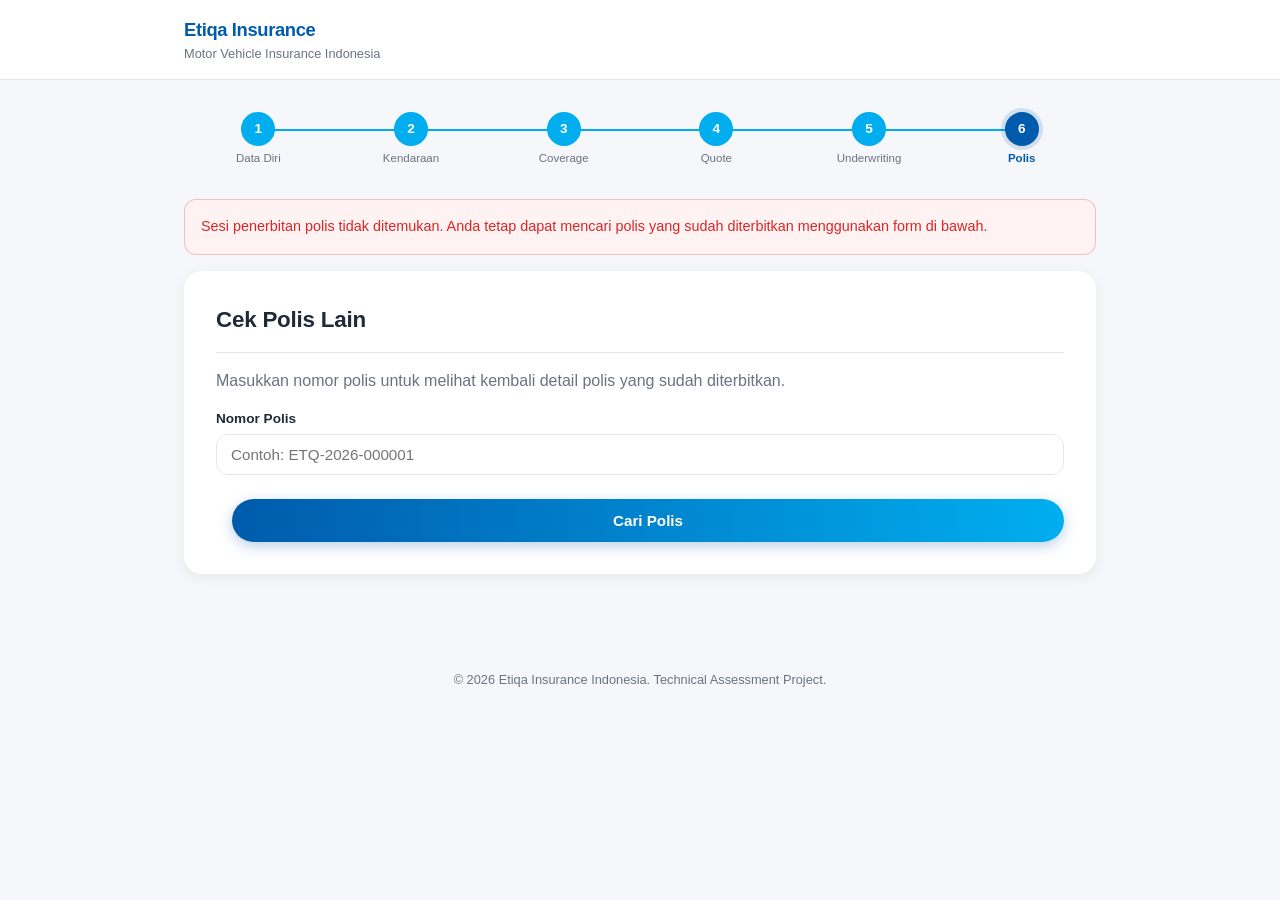
==== frontend/policy.html @ 5cf32be0 "Initial commit - Etiqa Motor Insurance project" ====
<!DOCTYPE html>
<html lang="id">
<head>
  <meta charset="UTF-8" />
  <meta name="viewport" content="width=device-width, initial-scale=1.0" />
  <title>Etiqa Motor Vehicle Insurance | Polis</title>
  <link rel="stylesheet" href="css/style.css" />
</head>
<body>

  <!-- ============================================================
       HEADER
       ============================================================ -->
  <header class="app-header no-print">
    <div class="app-header__inner">
      <div>
        <div class="app-header__logo">Etiqa Insurance</div>
        <div class="app-header__tagline">Motor Vehicle Insurance Indonesia</div>
      </div>
    </div>
  </header>

  <main class="page-container page-container--wide">

    <!-- Progress Stepper -->
    <div class="stepper no-print">
      <div class="stepper__step stepper__step--done" data-step="1">
        <div class="stepper__circle">1</div>
        <div class="stepper__label">Data Diri</div>
      </div>
      <div class="stepper__step stepper__step--done" data-step="2">
        <div class="stepper__circle">2</div>
        <div class="stepper__label">Kendaraan</div>
      </div>
      <div class="stepper__step stepper__step--done" data-step="3">
        <div class="stepper__circle">3</div>
        <div class="stepper__label">Coverage</div>
      </div>
      <div class="stepper__step stepper__step--done" data-step="4">
        <div class="stepper__circle">4</div>
        <div class="stepper__label">Quote</div>
      </div>
      <div class="stepper__step stepper__step--done" data-step="5">
        <div class="stepper__circle">5</div>
        <div class="stepper__label">Underwriting</div>
      </div>
      <div class="stepper__step stepper__step--active" data-step="6">
        <div class="stepper__circle">6</div>
        <div class="stepper__label">Polis</div>
      </div>
    </div>

    <div id="page-alert-container" class="no-print"></div>

    <!-- ============================================================
         LOADING STATE (ditampilkan saat menerbitkan / mengambil polis)
         ============================================================ -->
    <div class="card no-print" id="policy-loading-section">
      <p class="text-center">
        <span class="loading-spinner"></span>
        Sedang memproses penerbitan polis Anda...
      </p>
    </div>

    <!-- ============================================================
         POLICY ISSUED CARD (hidden sampai data polis siap)
         ============================================================ -->
    <div class="card hidden" id="policy-section">
      <div class="card__header">
        <h2 class="mb-0">Polis Diterbitkan</h2>
      </div>

      <div class="text-center mb-3">
        <span class="status-badge status-badge--accepted">Policy Issued</span>
      </div>

      <div class="card__section text-center">
        <h3>Nomor Polis</h3>
        <p class="policy-number" id="policy-number">-</p>
        <p class="field-hint" id="policy-issued-at">-</p>
      </div>

      <div class="card__section">
        <h3>Data Diri</h3>
        <ul class="summary-list">
          <li><span class="label">Nama</span><span class="value" id="detail-customer-name">-</span></li>
          <li><span class="label">Email</span><span class="value" id="detail-customer-email">-</span></li>
          <li><span class="label">Telepon</span><span class="value" id="detail-customer-phone">-</span></li>
        </ul>
      </div>

      <div class="card__section">
        <h3>Data Kendaraan</h3>
        <ul class="summary-list">
          <li><span class="label">Tipe Kendaraan</span><span class="value" id="detail-vehicle-type">-</span></li>
          <li><span class="label">Merek / Model</span><span class="value" id="detail-vehicle-brand-model">-</span></li>
          <li><span class="label">Tahun</span><span class="value" id="detail-vehicle-year">-</span></li>
          <li><span class="label">Nilai Pasar</span><span class="value" id="detail-vehicle-value">-</span></li>
          <li><span class="label">Region</span><span class="value" id="detail-vehicle-region">-</span></li>
          <li><span class="label">Kategori Tarif</span><span class="value" id="detail-vehicle-category">-</span></li>
        </ul>
      </div>

      <div class="card__section">
        <h3>Perhitungan Premi</h3>
        <ul class="summary-list">
          <li><span class="label">Jenis Coverage</span><span class="value" id="detail-coverage">-</span></li>
          <li><span class="label">Rate yang Digunakan</span><span class="value" id="detail-rate">-</span></li>
          <li><span class="label">Premi</span><span class="value" id="detail-premium">-</span></li>
        </ul>
      </div>

      <div class="card__section">
        <h3>Status Underwriting</h3>
        <ul class="summary-list">
          <li><span class="label">Keputusan</span><span class="value" id="detail-underwriting-decision">-</span></li>
        </ul>
      </div>

      <div class="btn-row no-print">
        <button class="btn btn-secondary" id="btn-back-home">Kembali ke Beranda</button>
        <button class="btn btn-primary" id="btn-print-policy">Print Polis</button>
      </div>
    </div>

    <!-- ============================================================
         SEARCH POLICY CARD (untuk akses via GET /policy/{policy_number})
         ============================================================ -->
    <div class="card no-print" id="policy-search-section">
      <div class="card__header">
        <h2 class="mb-0">Cek Polis Lain</h2>
      </div>
      <p>Masukkan nomor polis untuk melihat kembali detail polis yang sudah diterbitkan.</p>
      <div class="form-group">
        <label for="input-search-policy-number">Nomor Polis</label>
        <input type="text" id="input-search-policy-number" placeholder="Contoh: ETQ-2026-000001" />
        <div class="field-error" id="error-search-policy-number">Nomor polis tidak ditemukan.</div>
      </div>
      <div class="btn-row">
        <div></div>
        <button class="btn btn-primary" id="btn-search-policy">
          <span id="btn-search-policy-text">Cari Polis</span>
        </button>
      </div>
    </div>

  </main>

  <footer class="app-footer no-print">
    &copy; 2026 Etiqa Insurance Indonesia. Technical Assessment Project.
  </footer>

  <script src="js/api.js"></script>
  <script src="js/policy.js"></script>
</body>
</html>
---- frontend/css/style.css ----
/* ============================================================
   Etiqa Motor Vehicle Insurance - Global Stylesheet
   ============================================================
   Struktur file ini:
   1. CSS Variables (design tokens)
   2. Reset & Base
   3. Layout & Container
   4. Typography
   5. Progress Stepper
   6. Cards
   7. Forms & Inputs
   8. Buttons
   9. Quote Summary / Policy Detail components
   10. Underwriting question components
   11. Alerts / Error messages
   12. Utility classes
   13. Responsive (media queries)
   ============================================================ */

/* ------------------------------------------------------------
   1. CSS VARIABLES (Design Tokens)
   ------------------------------------------------------------ */
:root {
  /* Brand colors */
  --color-primary: #005BAC;
  --color-primary-dark: #004488;
  --color-secondary: #00AEEF;
  --color-background: #F5F7FA;

  /* Neutrals */
  --color-white: #FFFFFF;
  --color-text: #1F2937;
  --color-text-muted: #6B7280;
  --color-border: #E2E8F0;

  /* Status colors */
  --color-success: #16A34A;
  --color-success-bg: #ECFDF5;
  --color-warning: #D97706;
  --color-warning-bg: #FFFBEB;
  --color-danger: #DC2626;
  --color-danger-bg: #FEF2F2;

  /* Shadows */
  --shadow-soft: 0 4px 16px rgba(15, 23, 42, 0.06);
  --shadow-medium: 0 8px 24px rgba(15, 23, 42, 0.10);

  /* Radius */
  --radius-md: 12px;
  --radius-lg: 18px;
  --radius-pill: 999px;

  /* Spacing scale */
  --space-xs: 4px;
  --space-sm: 8px;
  --space-md: 16px;
  --space-lg: 24px;
  --space-xl: 32px;
  --space-2xl: 48px;

  /* Typography */
  --font-base: 'Segoe UI', 'Inter', -apple-system, BlinkMacSystemFont, Roboto, Arial, sans-serif;
}

/* ------------------------------------------------------------
   2. RESET & BASE
   ------------------------------------------------------------ */
*, *::before, *::after {
  box-sizing: border-box;
}

html, body {
  margin: 0;
  padding: 0;
}

body {
  font-family: var(--font-base);
  background-color: var(--color-background);
  color: var(--color-text);
  line-height: 1.5;
  -webkit-font-smoothing: antialiased;
}

a {
  color: var(--color-primary);
  text-decoration: none;
}

img {
  max-width: 100%;
  display: block;
}

button {
  font-family: inherit;
}

/* ------------------------------------------------------------
   3. LAYOUT & CONTAINER
   ------------------------------------------------------------ */
.app-header {
  background-color: var(--color-white);
  border-bottom: 1px solid var(--color-border);
  padding: var(--space-md) 0;
  position: sticky;
  top: 0;
  z-index: 100;
}

.app-header__inner {
  max-width: 960px;
  margin: 0 auto;
  padding: 0 var(--space-lg);
  display: flex;
  align-items: center;
  gap: var(--space-sm);
}

.app-header__logo {
  font-weight: 700;
  font-size: 1.15rem;
  color: var(--color-primary);
  letter-spacing: -0.02em;
}

.app-header__tagline {
  font-size: 0.8rem;
  color: var(--color-text-muted);
}

.page-container {
  max-width: 720px;
  margin: 0 auto;
  padding: var(--space-xl) var(--space-lg) var(--space-2xl);
}

.page-container--wide {
  max-width: 960px;
}

footer.app-footer {
  text-align: center;
  padding: var(--space-lg);
  color: var(--color-text-muted);
  font-size: 0.8rem;
}

/* ------------------------------------------------------------
   4. TYPOGRAPHY
   ------------------------------------------------------------ */
h1, h2, h3, h4 {
  margin: 0 0 var(--space-sm);
  color: var(--color-text);
  font-weight: 700;
  letter-spacing: -0.01em;
}

h1 { font-size: 1.9rem; }
h2 { font-size: 1.4rem; }
h3 { font-size: 1.1rem; }

p {
  margin: 0 0 var(--space-md);
  color: var(--color-text-muted);
}

.text-center { text-align: center; }

.page-hero {
  text-align: center;
  margin-bottom: var(--space-xl);
}

.page-hero h1 {
  background: linear-gradient(90deg, var(--color-primary), var(--color-secondary));
  -webkit-background-clip: text;
  background-clip: text;
  color: transparent;
}

/* ------------------------------------------------------------
   5. PROGRESS STEPPER
   ------------------------------------------------------------ */
.stepper {
  display: flex;
  align-items: flex-start;
  justify-content: space-between;
  margin-bottom: var(--space-xl);
  gap: var(--space-xs);
}

.stepper__step {
  flex: 1;
  display: flex;
  flex-direction: column;
  align-items: center;
  text-align: center;
  position: relative;
}

.stepper__circle {
  width: 34px;
  height: 34px;
  border-radius: 50%;
  background-color: var(--color-white);
  border: 2px solid var(--color-border);
  color: var(--color-text-muted);
  display: flex;
  align-items: center;
  justify-content: center;
  font-weight: 700;
  font-size: 0.85rem;
  margin-bottom: var(--space-xs);
  transition: all 0.25s ease;
  z-index: 2;
}

.stepper__label {
  font-size: 0.72rem;
  color: var(--color-text-muted);
  max-width: 90px;
}

.stepper__step::after {
  content: '';
  position: absolute;
  top: 17px;
  left: 50%;
  width: 100%;
  height: 2px;
  background-color: var(--color-border);
  z-index: 1;
}

.stepper__step:last-child::after {
  display: none;
}

.stepper__step--active .stepper__circle {
  background-color: var(--color-primary);
  border-color: var(--color-primary);
  color: var(--color-white);
  box-shadow: 0 0 0 4px rgba(0, 91, 172, 0.15);
}

.stepper__step--active .stepper__label {
  color: var(--color-primary);
  font-weight: 600;
}

.stepper__step--done .stepper__circle {
  background-color: var(--color-secondary);
  border-color: var(--color-secondary);
  color: var(--color-white);
}

.stepper__step--done::after {
  background-color: var(--color-secondary);
}

/* ------------------------------------------------------------
   6. CARDS
   ------------------------------------------------------------ */
.card {
  background-color: var(--color-white);
  border-radius: var(--radius-lg);
  box-shadow: var(--shadow-soft);
  padding: var(--space-xl);
  margin-bottom: var(--space-lg);
}

.card--compact {
  padding: var(--space-lg);
}

.card__header {
  display: flex;
  align-items: center;
  justify-content: space-between;
  margin-bottom: var(--space-md);
  border-bottom: 1px solid var(--color-border);
  padding-bottom: var(--space-md);
}

.card__section + .card__section {
  margin-top: var(--space-lg);
  padding-top: var(--space-lg);
  border-top: 1px dashed var(--color-border);
}

/* Feature / landing cards */
.feature-grid {
  display: grid;
  grid-template-columns: repeat(3, 1fr);
  gap: var(--space-md);
  margin: var(--space-xl) 0;
}

.feature-card {
  background-color: var(--color-white);
  border-radius: var(--radius-md);
  box-shadow: var(--shadow-soft);
  padding: var(--space-lg);
  text-align: center;
  transition: transform 0.2s ease, box-shadow 0.2s ease;
}

.feature-card:hover {
  transform: translateY(-4px);
  box-shadow: var(--shadow-medium);
}

.feature-card__icon {
  font-size: 1.8rem;
  margin-bottom: var(--space-sm);
}

/* ------------------------------------------------------------
   7. FORMS & INPUTS
   ------------------------------------------------------------ */
.form-group {
  margin-bottom: var(--space-md);
}

.form-row {
  display: grid;
  grid-template-columns: 1fr 1fr;
  gap: var(--space-md);
}

label {
  display: block;
  font-size: 0.85rem;
  font-weight: 600;
  color: var(--color-text);
  margin-bottom: var(--space-xs);
}

label .required {
  color: var(--color-danger);
}

input[type="text"],
input[type="email"],
input[type="tel"],
input[type="number"],
select {
  width: 100%;
  padding: 11px 14px;
  border: 1.5px solid var(--color-border);
  border-radius: var(--radius-md);
  font-size: 0.95rem;
  color: var(--color-text);
  background-color: var(--color-white);
  transition: border-color 0.2s ease, box-shadow 0.2s ease;
}

input:focus,
select:focus {
  outline: none;
  border-color: var(--color-secondary);
  box-shadow: 0 0 0 3px rgba(0, 174, 239, 0.15);
}

input.input-error,
select.input-error {
  border-color: var(--color-danger);
}

.field-error {
  color: var(--color-danger);
  font-size: 0.78rem;
  margin-top: var(--space-xs);
  display: none;
}

.field-error.visible {
  display: block;
}

.field-hint {
  font-size: 0.78rem;
  color: var(--color-text-muted);
  margin-top: var(--space-xs);
}

/* Coverage / radio-card selector */
.option-grid {
  display: grid;
  grid-template-columns: 1fr 1fr;
  gap: var(--space-md);
}

.option-card {
  border: 1.5px solid var(--color-border);
  border-radius: var(--radius-md);
  padding: var(--space-md);
  cursor: pointer;
  transition: all 0.2s ease;
  background-color: var(--color-white);
}

.option-card:hover {
  border-color: var(--color-secondary);
}

.option-card.selected {
  border-color: var(--color-primary);
  background-color: rgba(0, 91, 172, 0.05);
  box-shadow: 0 0 0 3px rgba(0, 91, 172, 0.1);
}

.option-card__title {
  font-weight: 700;
  color: var(--color-text);
  margin-bottom: var(--space-xs);
}

.option-card__desc {
  font-size: 0.82rem;
  color: var(--color-text-muted);
  margin: 0;
}

/* ------------------------------------------------------------
   8. BUTTONS
   ------------------------------------------------------------ */
.btn {
  display: inline-flex;
  align-items: center;
  justify-content: center;
  gap: var(--space-sm);
  padding: 13px 28px;
  border-radius: var(--radius-pill);
  font-size: 0.95rem;
  font-weight: 600;
  border: none;
  cursor: pointer;
  transition: all 0.2s ease;
  text-decoration: none;
}

.btn-primary {
  background: linear-gradient(90deg, var(--color-primary), var(--color-secondary));
  color: var(--color-white);
  box-shadow: 0 4px 14px rgba(0, 91, 172, 0.28);
}

.btn-primary:hover {
  transform: translateY(-1px);
  box-shadow: 0 6px 18px rgba(0, 91, 172, 0.35);
}

.btn-primary:disabled {
  opacity: 0.55;
  cursor: not-allowed;
  transform: none;
  box-shadow: none;
}

.btn-secondary {
  background-color: var(--color-white);
  color: var(--color-primary);
  border: 1.5px solid var(--color-primary);
}

.btn-secondary:hover {
  background-color: rgba(0, 91, 172, 0.06);
}

.btn-block {
  width: 100%;
}

.btn-row {
  display: flex;
  justify-content: space-between;
  gap: var(--space-md);
  margin-top: var(--space-lg);
}

.btn-row .btn { flex: 1; }

/* ------------------------------------------------------------
   9. QUOTE SUMMARY / POLICY DETAIL COMPONENTS
   ------------------------------------------------------------ */
.summary-list {
  list-style: none;
  margin: 0;
  padding: 0;
}

.summary-list li {
  display: flex;
  justify-content: space-between;
  padding: var(--space-sm) 0;
  border-bottom: 1px solid var(--color-border);
  font-size: 0.92rem;
}

.summary-list li:last-child {
  border-bottom: none;
}

.summary-list .label {
  color: var(--color-text-muted);
}

.summary-list .value {
  font-weight: 600;
  color: var(--color-text);
  text-align: right;
}

.premium-highlight {
  background: linear-gradient(135deg, rgba(0, 91, 172, 0.08), rgba(0, 174, 239, 0.08));
  border-radius: var(--radius-md);
  padding: var(--space-lg);
  text-align: center;
  margin: var(--space-lg) 0;
}

.premium-highlight__label {
  font-size: 0.85rem;
  color: var(--color-text-muted);
  margin-bottom: var(--space-xs);
}

.premium-highlight__value {
  font-size: 2rem;
  font-weight: 800;
  color: var(--color-primary);
}

.policy-number-badge {
  display: inline-block;
  background-color: var(--color-primary);
  color: var(--color-white);
  padding: var(--space-sm) var(--space-md);
  border-radius: var(--radius-pill);
  font-weight: 700;
  letter-spacing: 0.05em;
  font-size: 1rem;
}

/* ------------------------------------------------------------
   10. UNDERWRITING QUESTION COMPONENTS
   ------------------------------------------------------------ */
.question-block {
  margin-bottom: var(--space-lg);
}

.question-block__text {
  font-weight: 600;
  color: var(--color-text);
  margin-bottom: var(--space-sm);
}

.yes-no-toggle {
  display: flex;
  gap: var(--space-md);
}

.yes-no-toggle .toggle-btn {
  flex: 1;
  padding: 12px;
  border: 1.5px solid var(--color-border);
  border-radius: var(--radius-md);
  background-color: var(--color-white);
  text-align: center;
  font-weight: 600;
  cursor: pointer;
  color: var(--color-text-muted);
  transition: all 0.2s ease;
}

.yes-no-toggle .toggle-btn.selected-yes {
  border-color: var(--color-danger);
  background-color: var(--color-danger-bg);
  color: var(--color-danger);
}

.yes-no-toggle .toggle-btn.selected-no {
  border-color: var(--color-success);
  background-color: var(--color-success-bg);
  color: var(--color-success);
}

/* ------------------------------------------------------------
   11. ALERTS / STATUS MESSAGES
   ------------------------------------------------------------ */
.alert {
  border-radius: var(--radius-md);
  padding: var(--space-md);
  font-size: 0.9rem;
  margin-bottom: var(--space-md);
}

.alert-success {
  background-color: var(--color-success-bg);
  color: var(--color-success);
  border: 1px solid rgba(22, 163, 74, 0.25);
}

.alert-warning {
  background-color: var(--color-warning-bg);
  color: var(--color-warning);
  border: 1px solid rgba(217, 119, 6, 0.25);
}

.alert-danger {
  background-color: var(--color-danger-bg);
  color: var(--color-danger);
  border: 1px solid rgba(220, 38, 38, 0.25);
}

.status-badge {
  display: inline-flex;
  align-items: center;
  gap: 6px;
  padding: 6px 14px;
  border-radius: var(--radius-pill);
  font-size: 0.8rem;
  font-weight: 700;
}

.status-badge--accepted {
  background-color: var(--color-success-bg);
  color: var(--color-success);
}

.status-badge--review {
  background-color: var(--color-warning-bg);
  color: var(--color-warning);
}

.loading-spinner {
  display: inline-block;
  width: 18px;
  height: 18px;
  border: 2.5px solid rgba(255, 255, 255, 0.4);
  border-top-color: var(--color-white);
  border-radius: 50%;
  animation: spin 0.7s linear infinite;
}

@keyframes spin {
  to { transform: rotate(360deg); }
}

/* ------------------------------------------------------------
   12. UTILITY CLASSES
   ------------------------------------------------------------ */
.mt-sm { margin-top: var(--space-sm); }
.mt-md { margin-top: var(--space-md); }
.mt-lg { margin-top: var(--space-lg); }
.mb-0 { margin-bottom: 0; }
.hidden { display: none !important; }
.text-muted { color: var(--color-text-muted); }
.text-danger { color: var(--color-danger); }

/* Print styles for policy page */
@media print {
  .app-header, .app-footer, .btn-row, .no-print {
    display: none !important;
  }
  body { background: var(--color-white); }
  .card { box-shadow: none; border: 1px solid var(--color-border); }
}

/* ------------------------------------------------------------
   13. RESPONSIVE
   ------------------------------------------------------------ */
@media (max-width: 640px) {
  .page-container {
    padding: var(--space-lg) var(--space-md) var(--space-xl);
  }

  .feature-grid {
    grid-template-columns: 1fr;
  }

  .form-row,
  .option-grid {
    grid-template-columns: 1fr;
  }

  .stepper__label {
    display: none;
  }

  h1 { font-size: 1.5rem; }

  .premium-highlight__value {
    font-size: 1.6rem;
  }

  .btn-row {
    flex-direction: column;
  }
}
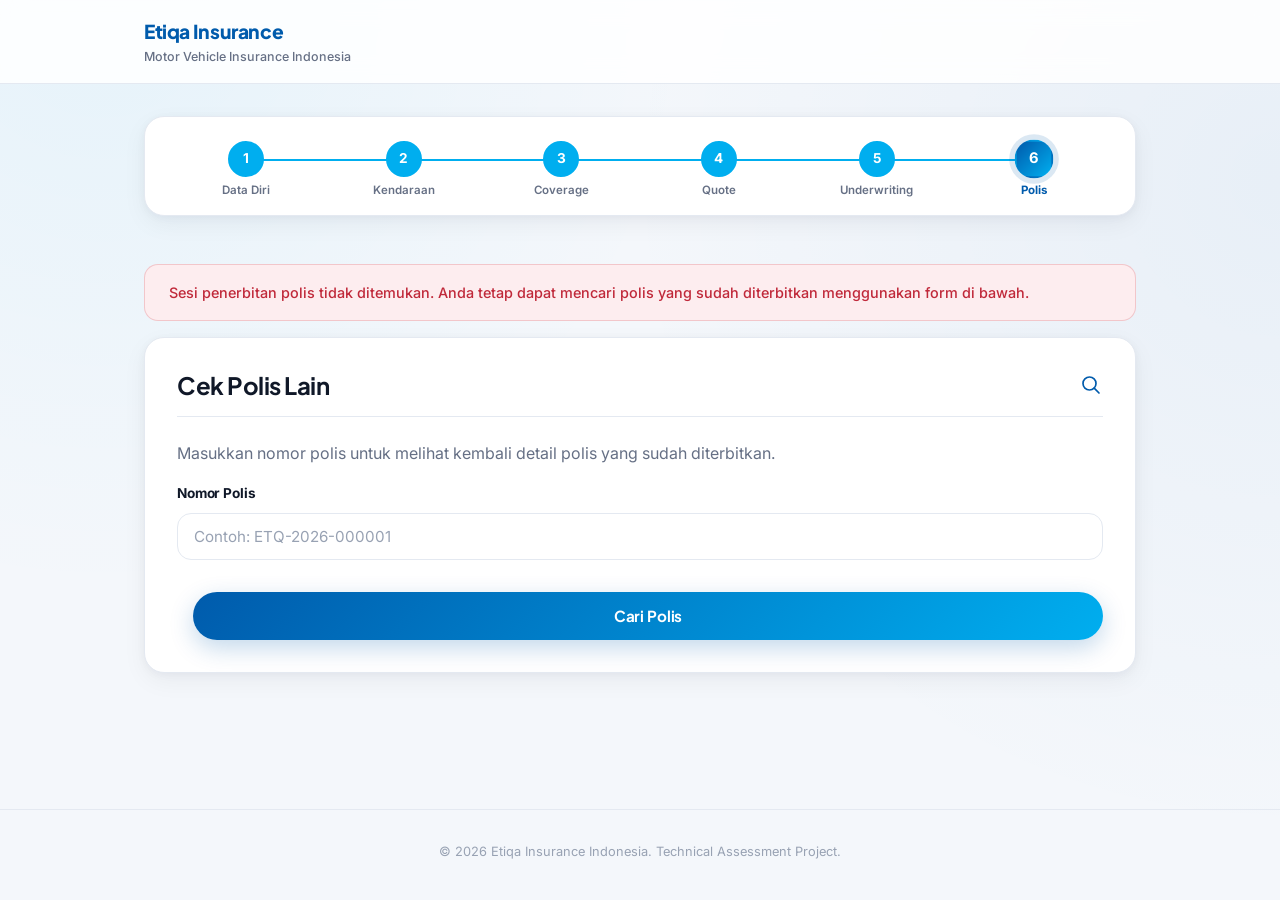
==== commit 4351aad0: "Complete UI redesign and Railway deployment improvements" ====
--- a/frontend/policy.html
+++ b/frontend/policy.html
@@ -65,9 +65,24 @@
     <!-- ============================================================
          POLICY ISSUED CARD (hidden sampai data polis siap)
          ============================================================ -->
-    <div class="card hidden" id="policy-section">
-      <div class="card__header">
-        <h2 class="mb-0">Polis Diterbitkan</h2>
+    <div class="card hidden certificate" id="policy-section">
+
+      <!-- Decorative watermark, purely visual, does not affect layout height -->
+      <div class="certificate__watermark" aria-hidden="true">ETIQA</div>
+
+      <div class="certificate__ribbon no-print"></div>
+
+      <div class="card__header certificate__header">
+        <div class="certificate__brand">
+          <svg width="30" height="30" viewBox="0 0 24 24" fill="none" xmlns="http://www.w3.org/2000/svg">
+            <path d="M12 2L4 5V11C4 16.55 7.84 21.74 12 23C16.16 21.74 20 16.55 20 11V5L12 2Z" stroke="var(--color-primary)" stroke-width="1.6" stroke-linejoin="round"/>
+            <path d="M9 12L11 14L15.5 9.5" stroke="var(--color-primary)" stroke-width="1.6" stroke-linecap="round" stroke-linejoin="round"/>
+          </svg>
+          <div>
+            <h2 class="mb-0">Sertifikat Polis</h2>
+            <p class="mb-0 certificate__subtitle">Motor Vehicle Insurance Indonesia</p>
+          </div>
+        </div>
       </div>
 
       <div class="text-center mb-3">
@@ -75,13 +90,19 @@
       </div>
 
       <div class="card__section text-center">
-        <h3>Nomor Polis</h3>
-        <p class="policy-number" id="policy-number">-</p>
+        <h3 class="certificate__eyebrow">Nomor Polis</h3>
+        <p class="policy-number-badge" id="policy-number">-</p>
         <p class="field-hint" id="policy-issued-at">-</p>
       </div>
 
       <div class="card__section">
-        <h3>Data Diri</h3>
+        <div class="section-title">
+          <svg width="18" height="18" viewBox="0 0 24 24" fill="none" xmlns="http://www.w3.org/2000/svg">
+            <circle cx="12" cy="8" r="3.5" stroke="var(--color-primary)" stroke-width="1.7"/>
+            <path d="M4.5 20C5.5 16 8.4 14.5 12 14.5C15.6 14.5 18.5 16 19.5 20" stroke="var(--color-primary)" stroke-width="1.7" stroke-linecap="round"/>
+          </svg>
+          <h3 class="mb-0">Data Diri</h3>
+        </div>
         <ul class="summary-list">
           <li><span class="label">Nama</span><span class="value" id="detail-customer-name">-</span></li>
           <li><span class="label">Email</span><span class="value" id="detail-customer-email">-</span></li>
@@ -90,7 +111,15 @@
       </div>
 
       <div class="card__section">
-        <h3>Data Kendaraan</h3>
+        <div class="section-title">
+          <svg width="18" height="18" viewBox="0 0 24 24" fill="none" xmlns="http://www.w3.org/2000/svg">
+            <path d="M5 11L6.5 6.5C6.77 5.68 7.54 5 8.5 5H15.5C16.46 5 17.23 5.68 17.5 6.5L19 11" stroke="var(--color-primary)" stroke-width="1.7" stroke-linecap="round" stroke-linejoin="round"/>
+            <rect x="3" y="11" width="18" height="6.5" rx="1.6" stroke="var(--color-primary)" stroke-width="1.7"/>
+            <circle cx="7" cy="17.5" r="1.6" stroke="var(--color-primary)" stroke-width="1.7"/>
+            <circle cx="17" cy="17.5" r="1.6" stroke="var(--color-primary)" stroke-width="1.7"/>
+          </svg>
+          <h3 class="mb-0">Data Kendaraan</h3>
+        </div>
         <ul class="summary-list">
           <li><span class="label">Tipe Kendaraan</span><span class="value" id="detail-vehicle-type">-</span></li>
           <li><span class="label">Merek / Model</span><span class="value" id="detail-vehicle-brand-model">-</span></li>
@@ -102,7 +131,13 @@
       </div>
 
       <div class="card__section">
-        <h3>Perhitungan Premi</h3>
+        <div class="section-title">
+          <svg width="18" height="18" viewBox="0 0 24 24" fill="none" xmlns="http://www.w3.org/2000/svg">
+            <path d="M12 2L4 5V11C4 16.55 7.84 21.74 12 23C16.16 21.74 20 16.55 20 11V5L12 2Z" stroke="var(--color-primary)" stroke-width="1.7" stroke-linejoin="round"/>
+            <path d="M9 12L11 14L15.5 9.5" stroke="var(--color-primary)" stroke-width="1.7" stroke-linecap="round" stroke-linejoin="round"/>
+          </svg>
+          <h3 class="mb-0">Perhitungan Premi</h3>
+        </div>
         <ul class="summary-list">
           <li><span class="label">Jenis Coverage</span><span class="value" id="detail-coverage">-</span></li>
           <li><span class="label">Rate yang Digunakan</span><span class="value" id="detail-rate">-</span></li>
@@ -111,10 +146,22 @@
       </div>
 
       <div class="card__section">
-        <h3>Status Underwriting</h3>
+        <div class="section-title">
+          <svg width="18" height="18" viewBox="0 0 24 24" fill="none" xmlns="http://www.w3.org/2000/svg">
+            <path d="M9 11L12 3L15 11" stroke="var(--color-primary)" stroke-width="1.6" stroke-linecap="round" stroke-linejoin="round"/>
+            <path d="M6 8.5H18" stroke="var(--color-primary)" stroke-width="1.6" stroke-linecap="round"/>
+            <path d="M12 3V21M8 21H16" stroke="var(--color-primary)" stroke-width="1.6" stroke-linecap="round"/>
+          </svg>
+          <h3 class="mb-0">Status Underwriting</h3>
+        </div>
         <ul class="summary-list">
           <li><span class="label">Keputusan</span><span class="value" id="detail-underwriting-decision">-</span></li>
         </ul>
+      </div>
+
+      <div class="certificate__footer-note">
+        Dokumen ini adalah sertifikat digital yang diterbitkan secara elektronik dan sah tanpa
+        tanda tangan basah, sesuai dengan alur penerbitan polis Etiqa Insurance Indonesia.
       </div>
 
       <div class="btn-row no-print">
@@ -129,6 +176,10 @@
     <div class="card no-print" id="policy-search-section">
       <div class="card__header">
         <h2 class="mb-0">Cek Polis Lain</h2>
+        <svg width="24" height="24" viewBox="0 0 24 24" fill="none" xmlns="http://www.w3.org/2000/svg">
+          <circle cx="10.5" cy="10.5" r="6.5" stroke="var(--color-primary)" stroke-width="1.7"/>
+          <path d="M20 20L15.2 15.2" stroke="var(--color-primary)" stroke-width="1.7" stroke-linecap="round"/>
+        </svg>
       </div>
       <p>Masukkan nomor polis untuk melihat kembali detail polis yang sudah diterbitkan.</p>
       <div class="form-group">
--- a/frontend/css/style.css
+++ b/frontend/css/style.css
@@ -1,69 +1,103 @@
 /* ============================================================
    Etiqa Motor Vehicle Insurance - Global Stylesheet
    ============================================================
+   PREMIUM REDESIGN 2025
    Struktur file ini:
-   1. CSS Variables (design tokens)
-   2. Reset & Base
-   3. Layout & Container
-   4. Typography
-   5. Progress Stepper
-   6. Cards
-   7. Forms & Inputs
-   8. Buttons
-   9. Quote Summary / Policy Detail components
-   10. Underwriting question components
-   11. Alerts / Error messages
-   12. Utility classes
-   13. Responsive (media queries)
+   1. Font Import
+   2. CSS Variables (design tokens)
+   3. Reset & Base
+   4. Layout & Container
+   5. Typography
+   6. Progress Stepper
+   7. Cards
+   8. Forms & Inputs
+   9. Buttons
+   10. Quote Summary / Policy Detail components
+   11. Underwriting question components
+   12. Alerts / Error messages
+   13. Utility classes
+   14. Animations
+   15. Responsive (media queries)
+   ============================================================
+   NOTE: Semua class dan id yang direferensikan oleh JavaScript
+   (hidden, selected, field-error, visible, input-error,
+   stepper__step--active, stepper__step--done, loading-spinner,
+   dst) dipertahankan 1:1. Hanya tampilan visual yang diubah.
    ============================================================ */
 
 /* ------------------------------------------------------------
-   1. CSS VARIABLES (Design Tokens)
+   1. FONT IMPORT
+   ------------------------------------------------------------ */
+@import url('https://fonts.googleapis.com/css2?family=Plus+Jakarta+Sans:wght@400;500;600;700;800&family=Inter:wght@400;500;600;700&display=swap');
+
+/* ------------------------------------------------------------
+   2. CSS VARIABLES (Design Tokens)
    ------------------------------------------------------------ */
 :root {
   /* Brand colors */
   --color-primary: #005BAC;
-  --color-primary-dark: #004488;
+  --color-primary-dark: #003E75;
+  --color-primary-light: #2B7FC7;
   --color-secondary: #00AEEF;
-  --color-background: #F5F7FA;
+  --color-secondary-light: #5FCBF5;
+  --color-background: #F4F7FB;
 
   /* Neutrals */
   --color-white: #FFFFFF;
-  --color-text: #1F2937;
-  --color-text-muted: #6B7280;
-  --color-border: #E2E8F0;
+  --color-text: #101828;
+  --color-text-muted: #667085;
+  --color-text-faint: #98A2B3;
+  --color-border: #E4E9F1;
+  --color-border-strong: #D0D9E6;
 
   /* Status colors */
-  --color-success: #16A34A;
-  --color-success-bg: #ECFDF5;
-  --color-warning: #D97706;
-  --color-warning-bg: #FFFBEB;
-  --color-danger: #DC2626;
-  --color-danger-bg: #FEF2F2;
+  --color-success: #12875A;
+  --color-success-bg: #E9FAF2;
+  --color-warning: #B25E09;
+  --color-warning-bg: #FFF6E9;
+  --color-danger: #C0293A;
+  --color-danger-bg: #FDEDEF;
 
   /* Shadows */
-  --shadow-soft: 0 4px 16px rgba(15, 23, 42, 0.06);
-  --shadow-medium: 0 8px 24px rgba(15, 23, 42, 0.10);
+  --shadow-xs: 0 1px 2px rgba(16, 24, 40, 0.04);
+  --shadow-soft: 0 2px 8px rgba(16, 24, 40, 0.04), 0 8px 24px rgba(16, 24, 40, 0.05);
+  --shadow-medium: 0 4px 12px rgba(16, 24, 40, 0.05), 0 16px 40px rgba(16, 24, 40, 0.09);
+  --shadow-glow-primary: 0 8px 24px rgba(0, 91, 172, 0.24);
+  --shadow-glow-secondary: 0 8px 24px rgba(0, 174, 239, 0.20);
 
   /* Radius */
-  --radius-md: 12px;
-  --radius-lg: 18px;
+  --radius-sm: 10px;
+  --radius-md: 14px;
+  --radius-lg: 20px;
+  --radius-xl: 24px;
   --radius-pill: 999px;
 
   /* Spacing scale */
+  --space-3xs: 2px;
   --space-xs: 4px;
   --space-sm: 8px;
   --space-md: 16px;
   --space-lg: 24px;
   --space-xl: 32px;
   --space-2xl: 48px;
+  --space-3xl: 64px;
 
   /* Typography */
-  --font-base: 'Segoe UI', 'Inter', -apple-system, BlinkMacSystemFont, Roboto, Arial, sans-serif;
-}
-
-/* ------------------------------------------------------------
-   2. RESET & BASE
+  --font-base: 'Inter', -apple-system, BlinkMacSystemFont, 'Segoe UI', Roboto, Arial, sans-serif;
+  --font-display: 'Plus Jakarta Sans', 'Inter', -apple-system, BlinkMacSystemFont, sans-serif;
+
+  /* Gradients */
+  --gradient-brand: linear-gradient(135deg, var(--color-primary) 0%, var(--color-secondary) 100%);
+  --gradient-brand-soft: linear-gradient(135deg, rgba(0, 91, 172, 0.07) 0%, rgba(0, 174, 239, 0.07) 100%);
+  --gradient-hero: radial-gradient(ellipse 80% 60% at 50% -10%, rgba(0, 174, 239, 0.16), transparent), linear-gradient(180deg, #FBFDFF 0%, #F4F7FB 100%);
+
+  /* Motion */
+  --ease-standard: cubic-bezier(0.4, 0, 0.2, 1);
+  --ease-out-back: cubic-bezier(0.34, 1.56, 0.64, 1);
+}
+
+/* ------------------------------------------------------------
+   3. RESET & BASE
    ------------------------------------------------------------ */
 *, *::before, *::after {
   box-sizing: border-box;
@@ -74,12 +108,21 @@
   padding: 0;
 }
 
+html {
+  scroll-behavior: smooth;
+}
+
 body {
   font-family: var(--font-base);
   background-color: var(--color-background);
+  background-image:
+    radial-gradient(circle at 8% 0%, rgba(0, 174, 239, 0.06), transparent 40%),
+    radial-gradient(circle at 100% 20%, rgba(0, 91, 172, 0.05), transparent 45%);
+  background-attachment: fixed;
   color: var(--color-text);
-  line-height: 1.5;
+  line-height: 1.6;
   -webkit-font-smoothing: antialiased;
+  -moz-osx-font-smoothing: grayscale;
 }
 
 a {
@@ -96,11 +139,29 @@
   font-family: inherit;
 }
 
-/* ------------------------------------------------------------
-   3. LAYOUT & CONTAINER
+/* Focus visibility for accessibility */
+a:focus-visible,
+button:focus-visible,
+input:focus-visible,
+select:focus-visible,
+[tabindex]:focus-visible {
+  outline: 2.5px solid var(--color-secondary);
+  outline-offset: 2px;
+  border-radius: var(--radius-sm);
+}
+
+::selection {
+  background-color: rgba(0, 174, 239, 0.25);
+  color: var(--color-text);
+}
+
+/* ------------------------------------------------------------
+   4. LAYOUT & CONTAINER
    ------------------------------------------------------------ */
 .app-header {
-  background-color: var(--color-white);
+  background-color: rgba(255, 255, 255, 0.85);
+  backdrop-filter: blur(12px);
+  -webkit-backdrop-filter: blur(12px);
   border-bottom: 1px solid var(--color-border);
   padding: var(--space-md) 0;
   position: sticky;
@@ -109,7 +170,7 @@
 }
 
 .app-header__inner {
-  max-width: 960px;
+  max-width: 1040px;
   margin: 0 auto;
   padding: 0 var(--space-lg);
   display: flex;
@@ -118,47 +179,53 @@
 }
 
 .app-header__logo {
-  font-weight: 700;
-  font-size: 1.15rem;
+  font-family: var(--font-display);
+  font-weight: 800;
+  font-size: 1.2rem;
   color: var(--color-primary);
   letter-spacing: -0.02em;
 }
 
 .app-header__tagline {
-  font-size: 0.8rem;
+  font-size: 0.78rem;
   color: var(--color-text-muted);
+  font-weight: 500;
 }
 
 .page-container {
-  max-width: 720px;
+  max-width: 760px;
   margin: 0 auto;
-  padding: var(--space-xl) var(--space-lg) var(--space-2xl);
+  padding: var(--space-xl) var(--space-lg) var(--space-3xl);
 }
 
 .page-container--wide {
-  max-width: 960px;
+  max-width: 1040px;
 }
 
 footer.app-footer {
   text-align: center;
-  padding: var(--space-lg);
-  color: var(--color-text-muted);
+  padding: var(--space-xl) var(--space-lg);
+  color: var(--color-text-faint);
   font-size: 0.8rem;
-}
-
-/* ------------------------------------------------------------
-   4. TYPOGRAPHY
+  border-top: 1px solid var(--color-border);
+  margin-top: var(--space-2xl);
+}
+
+/* ------------------------------------------------------------
+   5. TYPOGRAPHY
    ------------------------------------------------------------ */
 h1, h2, h3, h4 {
   margin: 0 0 var(--space-sm);
   color: var(--color-text);
-  font-weight: 700;
-  letter-spacing: -0.01em;
-}
-
-h1 { font-size: 1.9rem; }
-h2 { font-size: 1.4rem; }
-h3 { font-size: 1.1rem; }
+  font-family: var(--font-display);
+  font-weight: 700;
+  letter-spacing: -0.02em;
+  line-height: 1.25;
+}
+
+h1 { font-size: 2.4rem; font-weight: 800; }
+h2 { font-size: 1.5rem; }
+h3 { font-size: 1.15rem; }
 
 p {
   margin: 0 0 var(--space-md);
@@ -169,25 +236,104 @@
 
 .page-hero {
   text-align: center;
-  margin-bottom: var(--space-xl);
+  margin-bottom: var(--space-2xl);
+  padding: var(--space-3xl) var(--space-lg) var(--space-xl);
+  background: var(--gradient-hero);
+  border-radius: var(--radius-xl);
+  position: relative;
+  overflow: hidden;
+  animation: fadeInUp 0.7s var(--ease-standard);
+}
+
+.page-hero::before {
+  content: '';
+  position: absolute;
+  inset: 0;
+  background-image: radial-gradient(circle, rgba(0, 91, 172, 0.08) 1px, transparent 1px);
+  background-size: 22px 22px;
+  mask-image: radial-gradient(ellipse 70% 70% at 50% 30%, black 10%, transparent 80%);
+  pointer-events: none;
+}
+
+.page-hero > * {
+  position: relative;
+  z-index: 1;
+}
+
+.page-hero .eyebrow {
+  display: inline-flex;
+  align-items: center;
+  gap: 6px;
+  background-color: var(--color-white);
+  color: var(--color-primary);
+  font-weight: 700;
+  font-size: 0.78rem;
+  letter-spacing: 0.02em;
+  padding: 7px 16px;
+  border-radius: var(--radius-pill);
+  box-shadow: var(--shadow-xs);
+  border: 1px solid var(--color-border);
+  margin-bottom: var(--space-lg);
 }
 
 .page-hero h1 {
-  background: linear-gradient(90deg, var(--color-primary), var(--color-secondary));
+  background: linear-gradient(90deg, var(--color-primary-dark), var(--color-primary), var(--color-secondary));
   -webkit-background-clip: text;
   background-clip: text;
   color: transparent;
-}
-
-/* ------------------------------------------------------------
-   5. PROGRESS STEPPER
+  max-width: 640px;
+  margin-left: auto;
+  margin-right: auto;
+}
+
+.page-hero p {
+  max-width: 520px;
+  margin-left: auto;
+  margin-right: auto;
+  font-size: 1.05rem;
+}
+
+.page-hero .trust-row {
+  display: flex;
+  flex-wrap: wrap;
+  align-items: center;
+  justify-content: center;
+  gap: var(--space-lg);
+  margin-top: var(--space-xl);
+  padding-top: var(--space-lg);
+}
+
+.page-hero .trust-item {
+  display: flex;
+  align-items: center;
+  gap: 8px;
+  font-size: 0.85rem;
+  font-weight: 600;
+  color: var(--color-text-muted);
+}
+
+.page-hero .trust-item .dot {
+  width: 8px;
+  height: 8px;
+  border-radius: 50%;
+  background: var(--gradient-brand);
+  flex-shrink: 0;
+}
+
+/* ------------------------------------------------------------
+   6. PROGRESS STEPPER
    ------------------------------------------------------------ */
 .stepper {
   display: flex;
   align-items: flex-start;
   justify-content: space-between;
-  margin-bottom: var(--space-xl);
+  margin-bottom: var(--space-2xl);
   gap: var(--space-xs);
+  background-color: var(--color-white);
+  border-radius: var(--radius-lg);
+  padding: var(--space-lg) var(--space-lg) var(--space-md);
+  box-shadow: var(--shadow-soft);
+  border: 1px solid var(--color-border);
 }
 
 .stepper__step {
@@ -200,37 +346,40 @@
 }
 
 .stepper__circle {
-  width: 34px;
-  height: 34px;
+  width: 36px;
+  height: 36px;
   border-radius: 50%;
   background-color: var(--color-white);
-  border: 2px solid var(--color-border);
-  color: var(--color-text-muted);
+  border: 2px solid var(--color-border-strong);
+  color: var(--color-text-faint);
   display: flex;
   align-items: center;
   justify-content: center;
   font-weight: 700;
   font-size: 0.85rem;
   margin-bottom: var(--space-xs);
-  transition: all 0.25s ease;
+  transition: all 0.3s var(--ease-standard);
   z-index: 2;
 }
 
 .stepper__label {
   font-size: 0.72rem;
-  color: var(--color-text-muted);
+  font-weight: 600;
+  color: var(--color-text-faint);
   max-width: 90px;
+  transition: color 0.3s var(--ease-standard);
 }
 
 .stepper__step::after {
   content: '';
   position: absolute;
-  top: 17px;
+  top: 18px;
   left: 50%;
   width: 100%;
   height: 2px;
   background-color: var(--color-border);
   z-index: 1;
+  transition: background-color 0.3s var(--ease-standard);
 }
 
 .stepper__step:last-child::after {
@@ -238,15 +387,16 @@
 }
 
 .stepper__step--active .stepper__circle {
-  background-color: var(--color-primary);
-  border-color: var(--color-primary);
+  background: var(--gradient-brand);
+  border-color: transparent;
   color: var(--color-white);
-  box-shadow: 0 0 0 4px rgba(0, 91, 172, 0.15);
+  box-shadow: 0 0 0 5px rgba(0, 91, 172, 0.14);
+  transform: scale(1.08);
 }
 
 .stepper__step--active .stepper__label {
   color: var(--color-primary);
-  font-weight: 600;
+  font-weight: 700;
 }
 
 .stepper__step--done .stepper__circle {
@@ -255,19 +405,29 @@
   color: var(--color-white);
 }
 
+.stepper__step--done .stepper__circle::after {
+  content: none;
+}
+
+.stepper__step--done .stepper__label {
+  color: var(--color-text-muted);
+}
+
 .stepper__step--done::after {
   background-color: var(--color-secondary);
 }
 
 /* ------------------------------------------------------------
-   6. CARDS
+   7. CARDS
    ------------------------------------------------------------ */
 .card {
   background-color: var(--color-white);
   border-radius: var(--radius-lg);
   box-shadow: var(--shadow-soft);
+  border: 1px solid var(--color-border);
   padding: var(--space-xl);
   margin-bottom: var(--space-lg);
+  animation: fadeInUp 0.5s var(--ease-standard);
 }
 
 .card--compact {
@@ -278,7 +438,7 @@
   display: flex;
   align-items: center;
   justify-content: space-between;
-  margin-bottom: var(--space-md);
+  margin-bottom: var(--space-lg);
   border-bottom: 1px solid var(--color-border);
   padding-bottom: var(--space-md);
 }
@@ -289,38 +449,68 @@
   border-top: 1px dashed var(--color-border);
 }
 
+.section-title {
+  display: flex;
+  align-items: center;
+  gap: 10px;
+  margin-bottom: var(--space-md);
+}
+
+.section-title svg {
+  flex-shrink: 0;
+}
+
+.section-title h3 {
+  font-size: 1rem;
+}
+
 /* Feature / landing cards */
 .feature-grid {
   display: grid;
   grid-template-columns: repeat(3, 1fr);
-  gap: var(--space-md);
-  margin: var(--space-xl) 0;
+  gap: var(--space-lg);
+  margin: var(--space-2xl) 0;
 }
 
 .feature-card {
   background-color: var(--color-white);
+  border-radius: var(--radius-lg);
+  box-shadow: var(--shadow-soft);
+  border: 1px solid var(--color-border);
+  padding: var(--space-xl) var(--space-lg);
+  text-align: center;
+  transition: transform 0.3s var(--ease-standard), box-shadow 0.3s var(--ease-standard), border-color 0.3s var(--ease-standard);
+}
+
+.feature-card:hover {
+  transform: translateY(-6px);
+  box-shadow: var(--shadow-medium);
+  border-color: rgba(0, 174, 239, 0.35);
+}
+
+.feature-card__icon {
+  font-size: 1.7rem;
+  margin-bottom: var(--space-md);
+  width: 56px;
+  height: 56px;
+  display: flex;
+  align-items: center;
+  justify-content: center;
   border-radius: var(--radius-md);
-  box-shadow: var(--shadow-soft);
-  padding: var(--space-lg);
-  text-align: center;
-  transition: transform 0.2s ease, box-shadow 0.2s ease;
-}
-
-.feature-card:hover {
-  transform: translateY(-4px);
-  box-shadow: var(--shadow-medium);
-}
-
-.feature-card__icon {
-  font-size: 1.8rem;
-  margin-bottom: var(--space-sm);
-}
-
-/* ------------------------------------------------------------
-   7. FORMS & INPUTS
+  background: var(--gradient-brand-soft);
+  margin-left: auto;
+  margin-right: auto;
+}
+
+.feature-card h3 {
+  font-size: 1.02rem;
+}
+
+/* ------------------------------------------------------------
+   8. FORMS & INPUTS
    ------------------------------------------------------------ */
 .form-group {
-  margin-bottom: var(--space-md);
+  margin-bottom: var(--space-lg);
 }
 
 .form-row {
@@ -332,9 +522,10 @@
 label {
   display: block;
   font-size: 0.85rem;
-  font-weight: 600;
+  font-weight: 700;
   color: var(--color-text);
-  margin-bottom: var(--space-xs);
+  margin-bottom: var(--space-sm);
+  letter-spacing: -0.01em;
 }
 
 label .required {
@@ -347,20 +538,30 @@
 input[type="number"],
 select {
   width: 100%;
-  padding: 11px 14px;
+  padding: 13px 16px;
   border: 1.5px solid var(--color-border);
   border-radius: var(--radius-md);
   font-size: 0.95rem;
+  font-family: var(--font-base);
   color: var(--color-text);
   background-color: var(--color-white);
-  transition: border-color 0.2s ease, box-shadow 0.2s ease;
+  transition: border-color 0.2s var(--ease-standard), box-shadow 0.2s var(--ease-standard);
+}
+
+input::placeholder {
+  color: var(--color-text-faint);
+}
+
+input:hover,
+select:hover {
+  border-color: var(--color-border-strong);
 }
 
 input:focus,
 select:focus {
   outline: none;
   border-color: var(--color-secondary);
-  box-shadow: 0 0 0 3px rgba(0, 174, 239, 0.15);
+  box-shadow: 0 0 0 4px rgba(0, 174, 239, 0.14);
 }
 
 input.input-error,
@@ -368,21 +569,45 @@
   border-color: var(--color-danger);
 }
 
+input.input-error:focus,
+select.input-error:focus {
+  box-shadow: 0 0 0 4px rgba(192, 41, 58, 0.12);
+}
+
+select {
+  appearance: none;
+  -webkit-appearance: none;
+  background-image: url("data:image/svg+xml,%3Csvg xmlns='http://www.w3.org/2000/svg' width='12' height='8' viewBox='0 0 12 8' fill='none'%3E%3Cpath d='M1 1.5L6 6.5L11 1.5' stroke='%23667085' stroke-width='1.6' stroke-linecap='round' stroke-linejoin='round'/%3E%3C/svg%3E");
+  background-repeat: no-repeat;
+  background-position: right 16px center;
+  padding-right: 40px;
+}
+
 .field-error {
   color: var(--color-danger);
-  font-size: 0.78rem;
-  margin-top: var(--space-xs);
+  font-size: 0.8rem;
+  font-weight: 500;
+  margin-top: var(--space-sm);
   display: none;
+  align-items: center;
+  gap: 6px;
 }
 
 .field-error.visible {
-  display: block;
+  display: flex;
+  animation: fadeInUp 0.2s var(--ease-standard);
+}
+
+.field-error::before {
+  content: '⚠';
+  font-size: 0.85rem;
 }
 
 .field-hint {
-  font-size: 0.78rem;
-  color: var(--color-text-muted);
-  margin-top: var(--space-xs);
+  font-size: 0.8rem;
+  color: var(--color-text-faint);
+  margin-top: var(--space-sm);
+  line-height: 1.5;
 }
 
 /* Coverage / radio-card selector */
@@ -395,61 +620,95 @@
 .option-card {
   border: 1.5px solid var(--color-border);
   border-radius: var(--radius-md);
-  padding: var(--space-md);
+  padding: var(--space-lg);
   cursor: pointer;
-  transition: all 0.2s ease;
+  transition: all 0.25s var(--ease-standard);
   background-color: var(--color-white);
+  position: relative;
 }
 
 .option-card:hover {
   border-color: var(--color-secondary);
+  transform: translateY(-2px);
+  box-shadow: var(--shadow-soft);
 }
 
 .option-card.selected {
   border-color: var(--color-primary);
-  background-color: rgba(0, 91, 172, 0.05);
-  box-shadow: 0 0 0 3px rgba(0, 91, 172, 0.1);
+  background: var(--gradient-brand-soft);
+  box-shadow: 0 0 0 4px rgba(0, 91, 172, 0.10);
+}
+
+.option-card.selected::after {
+  content: '✓';
+  position: absolute;
+  top: var(--space-md);
+  right: var(--space-md);
+  width: 22px;
+  height: 22px;
+  border-radius: 50%;
+  background: var(--gradient-brand);
+  color: var(--color-white);
+  font-size: 0.72rem;
+  font-weight: 800;
+  display: flex;
+  align-items: center;
+  justify-content: center;
+  animation: popIn 0.25s var(--ease-out-back);
 }
 
 .option-card__title {
-  font-weight: 700;
+  font-family: var(--font-display);
+  font-weight: 700;
+  font-size: 1.02rem;
   color: var(--color-text);
   margin-bottom: var(--space-xs);
+  padding-right: var(--space-lg);
 }
 
 .option-card__desc {
-  font-size: 0.82rem;
+  font-size: 0.85rem;
   color: var(--color-text-muted);
   margin: 0;
-}
-
-/* ------------------------------------------------------------
-   8. BUTTONS
+  line-height: 1.55;
+}
+
+/* ------------------------------------------------------------
+   9. BUTTONS
    ------------------------------------------------------------ */
 .btn {
   display: inline-flex;
   align-items: center;
   justify-content: center;
   gap: var(--space-sm);
-  padding: 13px 28px;
+  padding: 14px 30px;
   border-radius: var(--radius-pill);
   font-size: 0.95rem;
-  font-weight: 600;
+  font-weight: 700;
+  font-family: var(--font-display);
+  letter-spacing: -0.01em;
   border: none;
   cursor: pointer;
-  transition: all 0.2s ease;
+  transition: all 0.25s var(--ease-standard);
   text-decoration: none;
+  position: relative;
+  overflow: hidden;
+  min-height: 48px;
 }
 
 .btn-primary {
-  background: linear-gradient(90deg, var(--color-primary), var(--color-secondary));
+  background: var(--gradient-brand);
   color: var(--color-white);
-  box-shadow: 0 4px 14px rgba(0, 91, 172, 0.28);
+  box-shadow: var(--shadow-glow-primary);
 }
 
 .btn-primary:hover {
-  transform: translateY(-1px);
-  box-shadow: 0 6px 18px rgba(0, 91, 172, 0.35);
+  transform: translateY(-2px);
+  box-shadow: 0 10px 28px rgba(0, 91, 172, 0.34);
+}
+
+.btn-primary:active {
+  transform: translateY(0);
 }
 
 .btn-primary:disabled {
@@ -462,11 +721,13 @@
 .btn-secondary {
   background-color: var(--color-white);
   color: var(--color-primary);
-  border: 1.5px solid var(--color-primary);
+  border: 1.5px solid var(--color-border-strong);
 }
 
 .btn-secondary:hover {
-  background-color: rgba(0, 91, 172, 0.06);
+  background-color: rgba(0, 91, 172, 0.05);
+  border-color: var(--color-primary);
+  transform: translateY(-2px);
 }
 
 .btn-block {
@@ -477,13 +738,32 @@
   display: flex;
   justify-content: space-between;
   gap: var(--space-md);
-  margin-top: var(--space-lg);
+  margin-top: var(--space-xl);
 }
 
 .btn-row .btn { flex: 1; }
 
-/* ------------------------------------------------------------
-   9. QUOTE SUMMARY / POLICY DETAIL COMPONENTS
+/* Subtle ripple on click */
+.btn::after {
+  content: '';
+  position: absolute;
+  inset: 0;
+  background: rgba(255, 255, 255, 0.35);
+  opacity: 0;
+  transform: scale(0.6);
+  border-radius: inherit;
+  transition: opacity 0.4s, transform 0.4s;
+  pointer-events: none;
+}
+
+.btn:active::after {
+  opacity: 1;
+  transform: scale(1);
+  transition: 0s;
+}
+
+/* ------------------------------------------------------------
+   10. QUOTE SUMMARY / POLICY DETAIL COMPONENTS
    ------------------------------------------------------------ */
 .summary-list {
   list-style: none;
@@ -494,7 +774,8 @@
 .summary-list li {
   display: flex;
   justify-content: space-between;
-  padding: var(--space-sm) 0;
+  align-items: center;
+  padding: var(--space-md) 0;
   border-bottom: 1px solid var(--color-border);
   font-size: 0.92rem;
 }
@@ -505,56 +786,168 @@
 
 .summary-list .label {
   color: var(--color-text-muted);
+  font-weight: 500;
 }
 
 .summary-list .value {
-  font-weight: 600;
+  font-weight: 700;
   color: var(--color-text);
   text-align: right;
+  font-family: var(--font-display);
 }
 
 .premium-highlight {
-  background: linear-gradient(135deg, rgba(0, 91, 172, 0.08), rgba(0, 174, 239, 0.08));
-  border-radius: var(--radius-md);
-  padding: var(--space-lg);
+  background: var(--gradient-brand);
+  border-radius: var(--radius-lg);
+  padding: var(--space-2xl) var(--space-lg);
   text-align: center;
-  margin: var(--space-lg) 0;
+  margin: var(--space-xl) 0;
+  position: relative;
+  overflow: hidden;
+  box-shadow: var(--shadow-glow-primary);
+}
+
+.premium-highlight::before {
+  content: '';
+  position: absolute;
+  inset: 0;
+  background-image: radial-gradient(circle, rgba(255, 255, 255, 0.18) 1px, transparent 1px);
+  background-size: 20px 20px;
+  mask-image: radial-gradient(ellipse 70% 70% at 50% 0%, black 20%, transparent 85%);
 }
 
 .premium-highlight__label {
+  position: relative;
   font-size: 0.85rem;
-  color: var(--color-text-muted);
-  margin-bottom: var(--space-xs);
+  font-weight: 600;
+  color: rgba(255, 255, 255, 0.85);
+  margin-bottom: var(--space-sm);
+  letter-spacing: 0.02em;
+  text-transform: uppercase;
 }
 
 .premium-highlight__value {
-  font-size: 2rem;
+  position: relative;
+  font-family: var(--font-display);
+  font-size: 2.6rem;
   font-weight: 800;
-  color: var(--color-primary);
+  color: var(--color-white);
+  letter-spacing: -0.02em;
 }
 
 .policy-number-badge {
   display: inline-block;
-  background-color: var(--color-primary);
+  background: var(--gradient-brand);
   color: var(--color-white);
-  padding: var(--space-sm) var(--space-md);
+  padding: var(--space-sm) var(--space-lg);
   border-radius: var(--radius-pill);
-  font-weight: 700;
+  font-family: var(--font-display);
+  font-weight: 700;
+  letter-spacing: 0.06em;
+  font-size: 1rem;
+  box-shadow: var(--shadow-glow-primary);
+}
+
+/* Digital certificate styling for policy.html */
+.certificate {
+  position: relative;
+  overflow: hidden;
+  border: 1.5px solid var(--color-border-strong);
+}
+
+.certificate__watermark {
+  position: absolute;
+  top: 50%;
+  left: 50%;
+  transform: translate(-50%, -50%) rotate(-28deg);
+  font-family: var(--font-display);
+  font-size: 7rem;
+  font-weight: 800;
+  color: rgba(0, 91, 172, 0.035);
+  white-space: nowrap;
+  pointer-events: none;
+  z-index: 0;
   letter-spacing: 0.05em;
+}
+
+.certificate__ribbon {
+  position: absolute;
+  top: 0;
+  left: 0;
+  right: 0;
+  height: 6px;
+  background: var(--gradient-brand);
+}
+
+.certificate__header,
+.certificate > * {
+  position: relative;
+  z-index: 1;
+}
+
+.certificate__brand {
+  display: flex;
+  align-items: center;
+  gap: 12px;
+}
+
+.certificate__subtitle {
+  font-size: 0.78rem;
+  color: var(--color-text-faint);
+  font-weight: 500;
+}
+
+.certificate__eyebrow {
+  font-size: 0.78rem;
+  color: var(--color-text-faint);
+  text-transform: uppercase;
+  letter-spacing: 0.06em;
+  font-weight: 700;
+}
+
+.certificate__footer-note {
+  margin-top: var(--space-xl);
+  padding-top: var(--space-lg);
+  border-top: 1px dashed var(--color-border);
+  font-size: 0.78rem;
+  color: var(--color-text-faint);
+  text-align: center;
+  line-height: 1.6;
+}
+
+/* ------------------------------------------------------------
+   11. UNDERWRITING QUESTION COMPONENTS
+   ------------------------------------------------------------ */
+.result-illustration {
+  display: flex;
+  align-items: center;
+  justify-content: center;
+  width: 96px;
+  height: 96px;
+  margin: 0 auto var(--space-lg);
+  border-radius: 50%;
+  background: var(--gradient-brand-soft);
+  animation: popIn 0.4s var(--ease-out-back);
+}
+.question-block {
+  margin-bottom: var(--space-xl);
+  padding-bottom: var(--space-xl);
+  border-bottom: 1px dashed var(--color-border);
+}
+
+.question-block:last-of-type {
+  border-bottom: none;
+  margin-bottom: 0;
+  padding-bottom: 0;
+}
+
+.question-block__text {
+  font-weight: 700;
+  font-family: var(--font-display);
+  color: var(--color-text);
+  margin-bottom: var(--space-md);
   font-size: 1rem;
-}
-
-/* ------------------------------------------------------------
-   10. UNDERWRITING QUESTION COMPONENTS
-   ------------------------------------------------------------ */
-.question-block {
-  margin-bottom: var(--space-lg);
-}
-
-.question-block__text {
-  font-weight: 600;
-  color: var(--color-text);
-  margin-bottom: var(--space-sm);
+  letter-spacing: -0.01em;
 }
 
 .yes-no-toggle {
@@ -564,65 +957,77 @@
 
 .yes-no-toggle .toggle-btn {
   flex: 1;
-  padding: 12px;
+  padding: 14px;
   border: 1.5px solid var(--color-border);
   border-radius: var(--radius-md);
   background-color: var(--color-white);
   text-align: center;
-  font-weight: 600;
+  font-weight: 700;
+  font-family: var(--font-display);
   cursor: pointer;
   color: var(--color-text-muted);
-  transition: all 0.2s ease;
+  transition: all 0.25s var(--ease-standard);
+  min-height: 48px;
+}
+
+.yes-no-toggle .toggle-btn:hover {
+  transform: translateY(-2px);
+  box-shadow: var(--shadow-xs);
 }
 
 .yes-no-toggle .toggle-btn.selected-yes {
   border-color: var(--color-danger);
   background-color: var(--color-danger-bg);
   color: var(--color-danger);
+  box-shadow: 0 0 0 4px rgba(192, 41, 58, 0.08);
 }
 
 .yes-no-toggle .toggle-btn.selected-no {
   border-color: var(--color-success);
   background-color: var(--color-success-bg);
   color: var(--color-success);
-}
-
-/* ------------------------------------------------------------
-   11. ALERTS / STATUS MESSAGES
+  box-shadow: 0 0 0 4px rgba(18, 135, 90, 0.08);
+}
+
+/* ------------------------------------------------------------
+   12. ALERTS / STATUS MESSAGES
    ------------------------------------------------------------ */
 .alert {
   border-radius: var(--radius-md);
-  padding: var(--space-md);
+  padding: var(--space-md) var(--space-lg);
   font-size: 0.9rem;
+  font-weight: 500;
   margin-bottom: var(--space-md);
+  animation: fadeInUp 0.3s var(--ease-standard);
 }
 
 .alert-success {
   background-color: var(--color-success-bg);
   color: var(--color-success);
-  border: 1px solid rgba(22, 163, 74, 0.25);
+  border: 1px solid rgba(18, 135, 90, 0.2);
 }
 
 .alert-warning {
   background-color: var(--color-warning-bg);
   color: var(--color-warning);
-  border: 1px solid rgba(217, 119, 6, 0.25);
+  border: 1px solid rgba(178, 94, 9, 0.2);
 }
 
 .alert-danger {
   background-color: var(--color-danger-bg);
   color: var(--color-danger);
-  border: 1px solid rgba(220, 38, 38, 0.25);
+  border: 1px solid rgba(192, 41, 58, 0.2);
 }
 
 .status-badge {
   display: inline-flex;
   align-items: center;
   gap: 6px;
-  padding: 6px 14px;
+  padding: 8px 16px;
   border-radius: var(--radius-pill);
   font-size: 0.8rem;
   font-weight: 700;
+  font-family: var(--font-display);
 }
 
 .status-badge--accepted {
@@ -650,7 +1055,7 @@
 }
 
 /* ------------------------------------------------------------
-   12. UTILITY CLASSES
+   13. UTILITY CLASSES
    ------------------------------------------------------------ */
 .mt-sm { margin-top: var(--space-sm); }
 .mt-md { margin-top: var(--space-md); }
@@ -660,21 +1065,73 @@
 .text-muted { color: var(--color-text-muted); }
 .text-danger { color: var(--color-danger); }
 
+/* ------------------------------------------------------------
+   14. ANIMATIONS
+   ------------------------------------------------------------ */
+@keyframes fadeInUp {
+  from {
+    opacity: 0;
+    transform: translateY(12px);
+  }
+  to {
+    opacity: 1;
+    transform: translateY(0);
+  }
+}
+
+@keyframes popIn {
+  from {
+    opacity: 0;
+    transform: scale(0.6);
+  }
+  to {
+    opacity: 1;
+    transform: scale(1);
+  }
+}
+
+@keyframes fadeIn {
+  from { opacity: 0; }
+  to { opacity: 1; }
+}
+
+@media (prefers-reduced-motion: reduce) {
+  *, *::before, *::after {
+    animation-duration: 0.01ms !important;
+    animation-iteration-count: 1 !important;
+    transition-duration: 0.01ms !important;
+    scroll-behavior: auto !important;
+  }
+}
+
 /* Print styles for policy page */
 @media print {
   .app-header, .app-footer, .btn-row, .no-print {
     display: none !important;
   }
-  body { background: var(--color-white); }
-  .card { box-shadow: none; border: 1px solid var(--color-border); }
-}
-
-/* ------------------------------------------------------------
-   13. RESPONSIVE
-   ------------------------------------------------------------ */
+  body { background: var(--color-white); background-image: none; }
+  .card { box-shadow: none; border: 1px solid var(--color-border); animation: none; }
+  .certificate__watermark {
+    color: rgba(0, 91, 172, 0.06);
+  }
+}
+
+/* ------------------------------------------------------------
+   15. RESPONSIVE
+   ------------------------------------------------------------ */
+@media (max-width: 900px) {
+  .feature-grid {
+    grid-template-columns: 1fr;
+  }
+}
+
 @media (max-width: 640px) {
   .page-container {
-    padding: var(--space-lg) var(--space-md) var(--space-xl);
+    padding: var(--space-lg) var(--space-md) var(--space-2xl);
+  }
+
+  .page-hero {
+    padding: var(--space-2xl) var(--space-md) var(--space-lg);
   }
 
   .feature-grid {
@@ -686,17 +1143,26 @@
     grid-template-columns: 1fr;
   }
 
+  .stepper {
+    padding: var(--space-md) var(--space-sm) var(--space-sm);
+  }
+
   .stepper__label {
     display: none;
   }
 
-  h1 { font-size: 1.5rem; }
+  h1 { font-size: 1.7rem; }
+  h2 { font-size: 1.25rem; }
 
   .premium-highlight__value {
-    font-size: 1.6rem;
+    font-size: 1.9rem;
   }
 
   .btn-row {
     flex-direction: column;
   }
+
+  .card {
+    padding: var(--space-lg);
+  }
 }
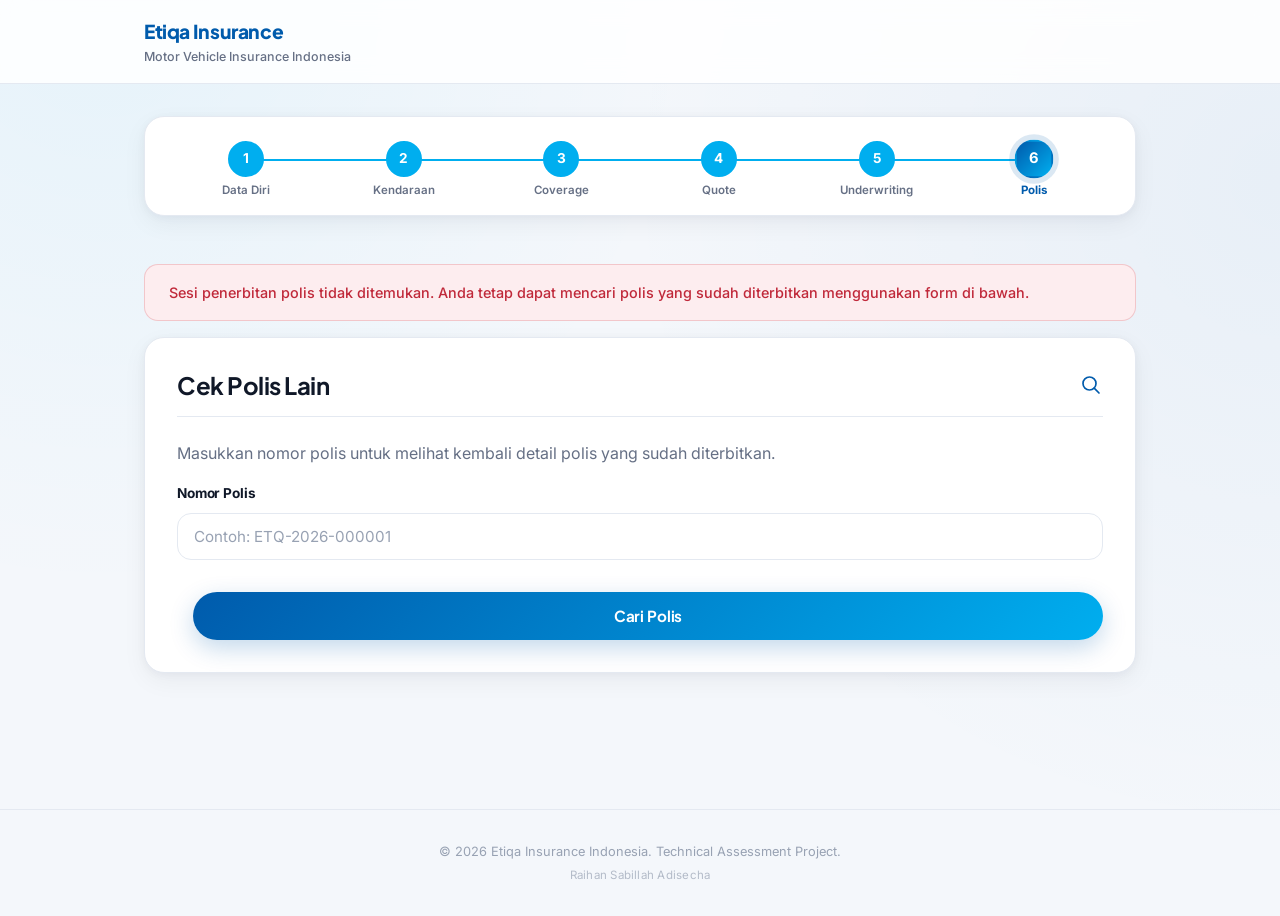
==== commit 2b35566c: "Add Name Watermark on Footer" ====
--- a/frontend/policy.html
+++ b/frontend/policy.html
@@ -199,6 +199,7 @@
 
   <footer class="app-footer no-print">
     &copy; 2026 Etiqa Insurance Indonesia. Technical Assessment Project.
+    <div class="app-footer__credit">Raihan Sabillah Adisecha</div>
   </footer>
 
   <script src="js/api.js"></script>
--- a/frontend/css/style.css
+++ b/frontend/css/style.css
@@ -211,6 +211,14 @@
   margin-top: var(--space-2xl);
 }
 
+.app-footer__credit {
+  margin-top: var(--space-xs);
+  font-size: 0.72rem;
+  color: var(--color-text-faint);
+  opacity: 0.7;
+  letter-spacing: 0.02em;
+}
+
 /* ------------------------------------------------------------
    5. TYPOGRAPHY
    ------------------------------------------------------------ */
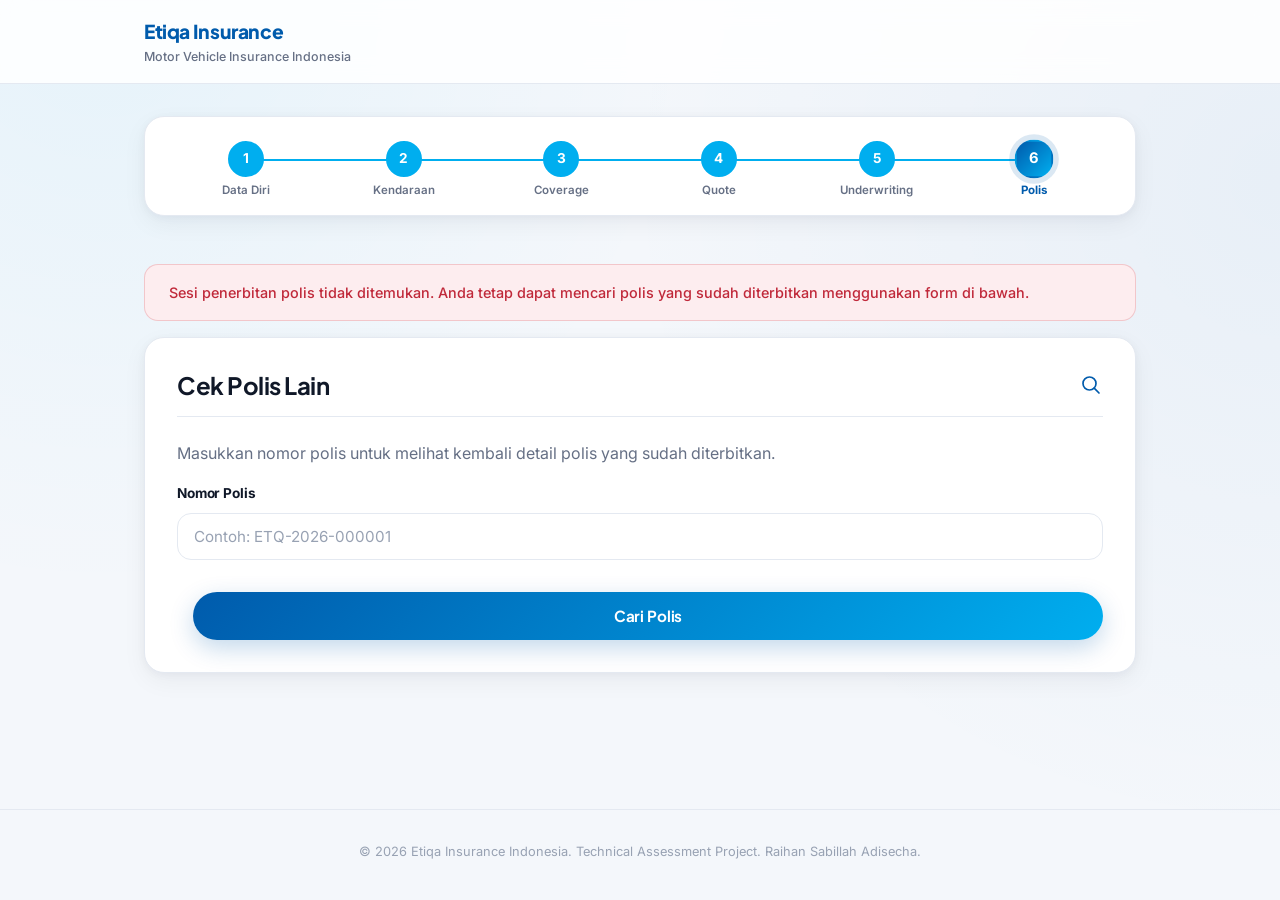
==== commit dc3c1d15: "Revise Watermark" ====
--- a/frontend/policy.html
+++ b/frontend/policy.html
@@ -197,9 +197,8 @@
 
   </main>
 
-  <footer class="app-footer no-print">
-    &copy; 2026 Etiqa Insurance Indonesia. Technical Assessment Project.
-    <div class="app-footer__credit">Raihan Sabillah Adisecha</div>
+  <footer class="app-footer">
+    &copy; 2026 Etiqa Insurance Indonesia. Technical Assessment Project. Raihan Sabillah Adisecha.
   </footer>
 
   <script src="js/api.js"></script>
